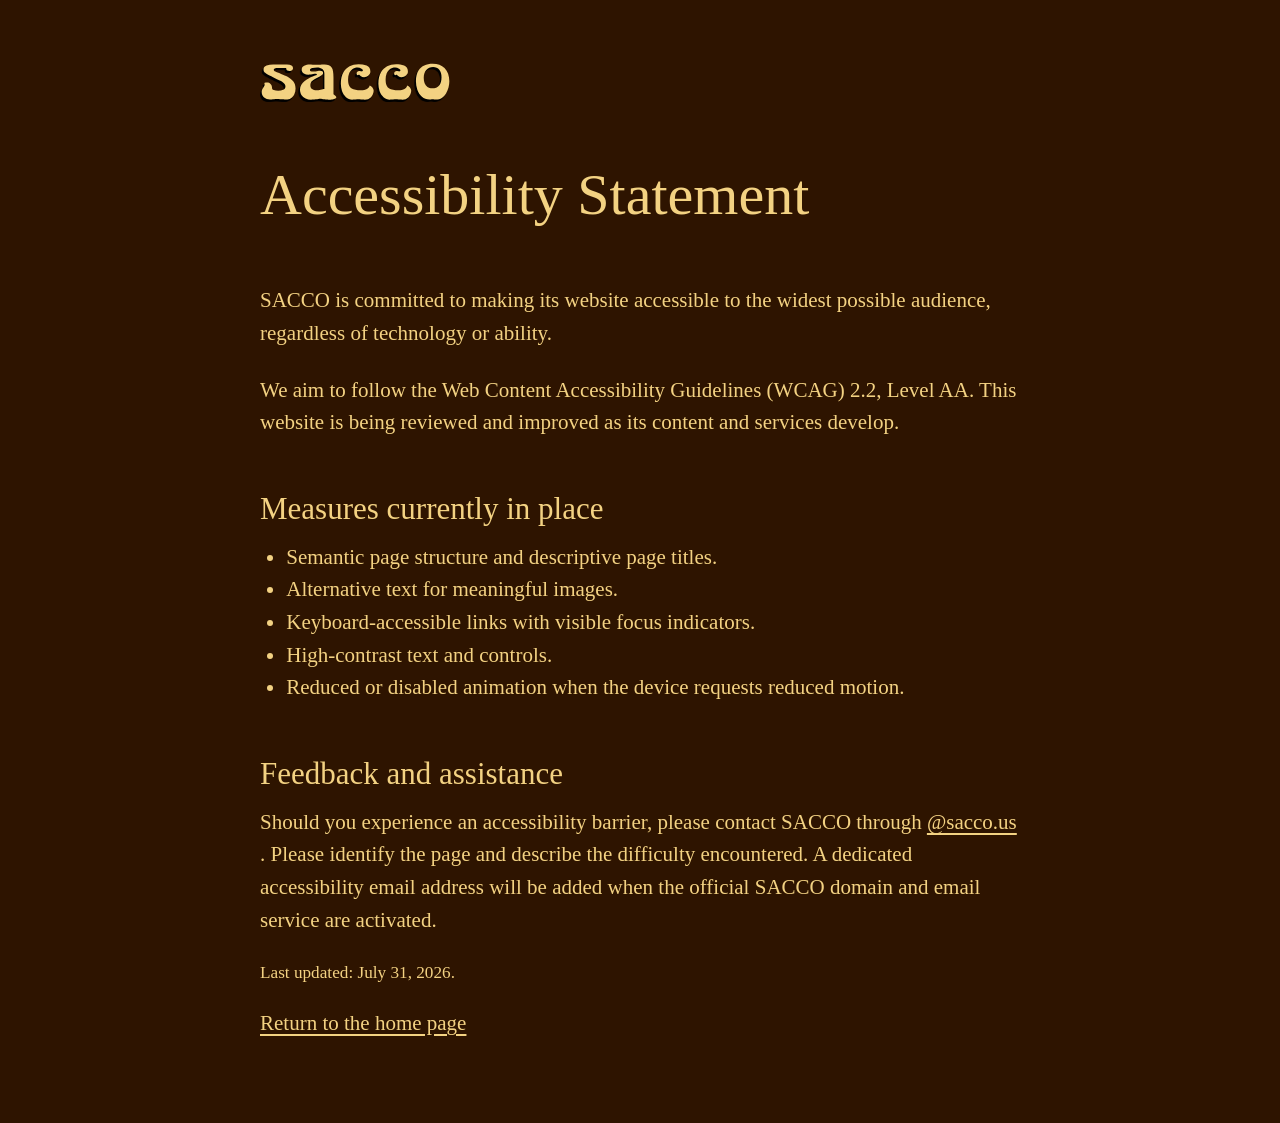
==== accessibility.html @ e2583403 "Add files via upload" ====
<!doctype html>
<html lang="en">
<head>
  <meta charset="utf-8">
  <meta name="viewport" content="width=device-width, initial-scale=1">
  <meta name="theme-color" content="#2E1400">
  <title>Accessibility — SACCO</title>
  <meta name="description" content="SACCO accessibility statement.">
  <link rel="stylesheet" href="style.css">
</head>

<body>
  <a class="skip-link" href="#main-content">Skip to main content</a>

  <main class="accessibility-page" id="main-content">
    <a class="accessibility-page__logo" href="index.html" aria-label="Return to the SACCO home page">
      <img src="assets/sacco-logo.svg" alt="SACCO">
    </a>

    <article class="accessibility-content">
      <h1>Accessibility Statement</h1>

      <p>
        SACCO is committed to making its website accessible to the widest
        possible audience, regardless of technology or ability.
      </p>

      <p>
        We aim to follow the Web Content Accessibility Guidelines (WCAG) 2.2,
        Level AA. This website is being reviewed and improved as its content
        and services develop.
      </p>

      <h2>Measures currently in place</h2>
      <ul>
        <li>Semantic page structure and descriptive page titles.</li>
        <li>Alternative text for meaningful images.</li>
        <li>Keyboard-accessible links with visible focus indicators.</li>
        <li>High-contrast text and controls.</li>
        <li>Reduced or disabled animation when the device requests reduced motion.</li>
      </ul>

      <h2>Feedback and assistance</h2>
      <p>
        Should you experience an accessibility barrier, please contact SACCO
        through
        <a href="https://www.instagram.com/sacco.us/" target="_blank" rel="noopener noreferrer">
          @sacco.us
        </a>.
        Please identify the page and describe the difficulty encountered.
        A dedicated accessibility email address will be added when the official
        SACCO domain and email service are activated.
      </p>

      <p class="accessibility-content__updated">Last updated: July 31, 2026.</p>

      <p><a href="index.html">Return to the home page</a></p>
    </article>
  </main>
</body>
</html>
---- style.css ----
:root {
  --sacco-brown: #2E1400;
  --sacco-yellow: #F3D282;
  --page-gutter: clamp(18px, 3.4vw, 56px);
}

* {
  box-sizing: border-box;
}

html {
  min-height: 100%;
  background: var(--sacco-brown);
}

body {
  min-width: 320px;
  min-height: 100svh;
  margin: 0;
  background: var(--sacco-brown);
  color: var(--sacco-yellow);
  font-family: Georgia, "Times New Roman", serif;
}

img,
svg {
  display: block;
  max-width: 100%;
}

a {
  color: inherit;
}

a:focus-visible {
  outline: 2px solid var(--sacco-yellow);
  outline-offset: 5px;
}

.skip-link {
  position: fixed;
  top: 12px;
  left: 12px;
  z-index: 100;
  padding: 10px 14px;
  background: var(--sacco-yellow);
  color: var(--sacco-brown);
  font: 700 16px/1.2 Arial, sans-serif;
  text-decoration: none;
  transform: translateY(-180%);
}

.skip-link:focus {
  transform: translateY(0);
}

.sr-only {
  position: absolute;
  width: 1px;
  height: 1px;
  padding: 0;
  margin: -1px;
  overflow: hidden;
  white-space: nowrap;
  border: 0;
  clip: rect(0, 0, 0, 0);
  clip-path: inset(50%);
}

.landing {
  width: 100%;
  min-height: 100svh;
  padding:
    clamp(24px, 4vh, 42px)
    var(--page-gutter)
    clamp(18px, 3vh, 28px);
}

.site-header {
  display: flex;
  justify-content: center;
}

.brand {
  width: clamp(138px, 11.5vw, 178px);
  margin: 0 0 clamp(20px, 3vh, 28px);
  line-height: 0;
  opacity: 0;
  animation: fade-in 1.9s ease-out 0.2s forwards;
}

.brand img {
  width: 100%;
  height: auto;
}

.hero {
  position: relative;
  width: min(100%, 820px);
  margin: 0 auto;
  overflow: hidden;
  aspect-ratio: 576 / 590;
  background: #160b06;
  opacity: 0;
  transform: translateY(6px);
  animation: hero-in 2.4s ease-out 1.55s forwards;
}

.hero__photo {
  width: 100%;
  height: 100%;
  object-fit: cover;
  object-position: 50% 43%;
}

.hero__tagline {
  position: absolute;
  top: 46.6%;
  left: 62%;
  width: 45%;
  height: auto;
  transform: translate(-50%, -50%);
  pointer-events: none;
}

.hero__instagram {
  position: absolute;
  right: clamp(12px, 1.4vw, 18px);
  bottom: clamp(9px, 1.15vw, 14px);
  color: var(--sacco-yellow);
  font-size: clamp(14px, 1.35vw, 19px);
  font-weight: 400;
  line-height: 1;
  text-decoration: none;
  opacity: 0;
  animation: fade-in 1.9s ease-out 4.25s forwards;
}

.hero__instagram:hover,
.hero__instagram:focus-visible {
  text-decoration: underline;
  text-underline-offset: 0.17em;
}

.rule {
  width: 100%;
  height: 1px;
  margin-top: clamp(26px, 4vh, 42px);
  background: var(--sacco-yellow);
  transform: scaleX(0);
  transform-origin: left center;
  animation: rule-in 3.3s cubic-bezier(0.22, 1, 0.36, 1) 5.15s forwards;
}

.site-footer {
  display: flex;
  width: 100%;
  align-items: baseline;
  justify-content: space-between;
  gap: 18px;
  margin-top: 10px;
  color: var(--sacco-yellow);
  opacity: 0;
  animation: fade-in 1.6s ease-out 8.05s forwards;
}

.site-footer p,
.site-footer a {
  margin: 0;
  font-size: clamp(11px, 0.75vw, 12px);
  font-weight: 400;
  letter-spacing: 0.025em;
}

.site-footer a {
  text-underline-offset: 0.2em;
}

@keyframes fade-in {
  from { opacity: 0; }
  to { opacity: 1; }
}

@keyframes hero-in {
  from {
    opacity: 0;
    transform: translateY(6px);
  }
  to {
    opacity: 1;
    transform: translateY(0);
  }
}

@keyframes rule-in {
  from { transform: scaleX(0); }
  to { transform: scaleX(1); }
}

/* Accessibility statement */
.accessibility-page {
  width: min(100% - 40px, 760px);
  margin: 0 auto;
  padding: clamp(36px, 7vh, 72px) 0 60px;
}

.accessibility-page__logo {
  display: block;
  width: clamp(138px, 18vw, 190px);
  margin-bottom: clamp(38px, 7vh, 70px);
}

.accessibility-page__logo img {
  width: 100%;
  height: auto;
}

.accessibility-content {
  font-size: clamp(18px, 2vw, 21px);
  line-height: 1.55;
}

.accessibility-content h1 {
  margin: 0 0 1em;
  font-size: clamp(34px, 5vw, 58px);
  font-weight: 400;
  line-height: 1.05;
}

.accessibility-content h2 {
  margin: 1.7em 0 0.45em;
  font-size: clamp(23px, 3vw, 31px);
  font-weight: 400;
  line-height: 1.15;
}

.accessibility-content p,
.accessibility-content ul {
  margin: 0 0 1.15em;
}

.accessibility-content ul {
  padding-left: 1.25em;
}

.accessibility-content a {
  text-underline-offset: 0.2em;
}

.accessibility-content__updated {
  font-size: 0.82em;
}

@media (max-width: 700px) {
  .landing {
    padding-top: 22px;
    padding-bottom: 18px;
  }

  .brand {
    width: min(36vw, 155px);
    margin-bottom: 19px;
  }

  .hero {
    width: 100%;
  }

  .hero__tagline {
    left: 62%;
    width: 48%;
  }

  .hero__instagram {
    font-size: clamp(13px, 3.7vw, 17px);
  }

  .rule {
    margin-top: 24px;
  }

  .site-footer {
    margin-top: 9px;
  }

  .site-footer p,
  .site-footer a {
    font-size: 11px;
  }
}

@media (max-height: 760px) and (min-width: 701px) {
  .landing {
    padding-top: 18px;
    padding-bottom: 16px;
  }

  .brand {
    width: 138px;
    margin-bottom: 15px;
  }

  .hero {
    width: min(100%, 620px);
  }

  .rule {
    margin-top: 20px;
  }
}

@media (prefers-reduced-motion: reduce) {
  .brand,
  .hero,
  .hero__instagram,
  .rule,
  .site-footer {
    opacity: 1;
    transform: none;
    animation: none;
  }
}
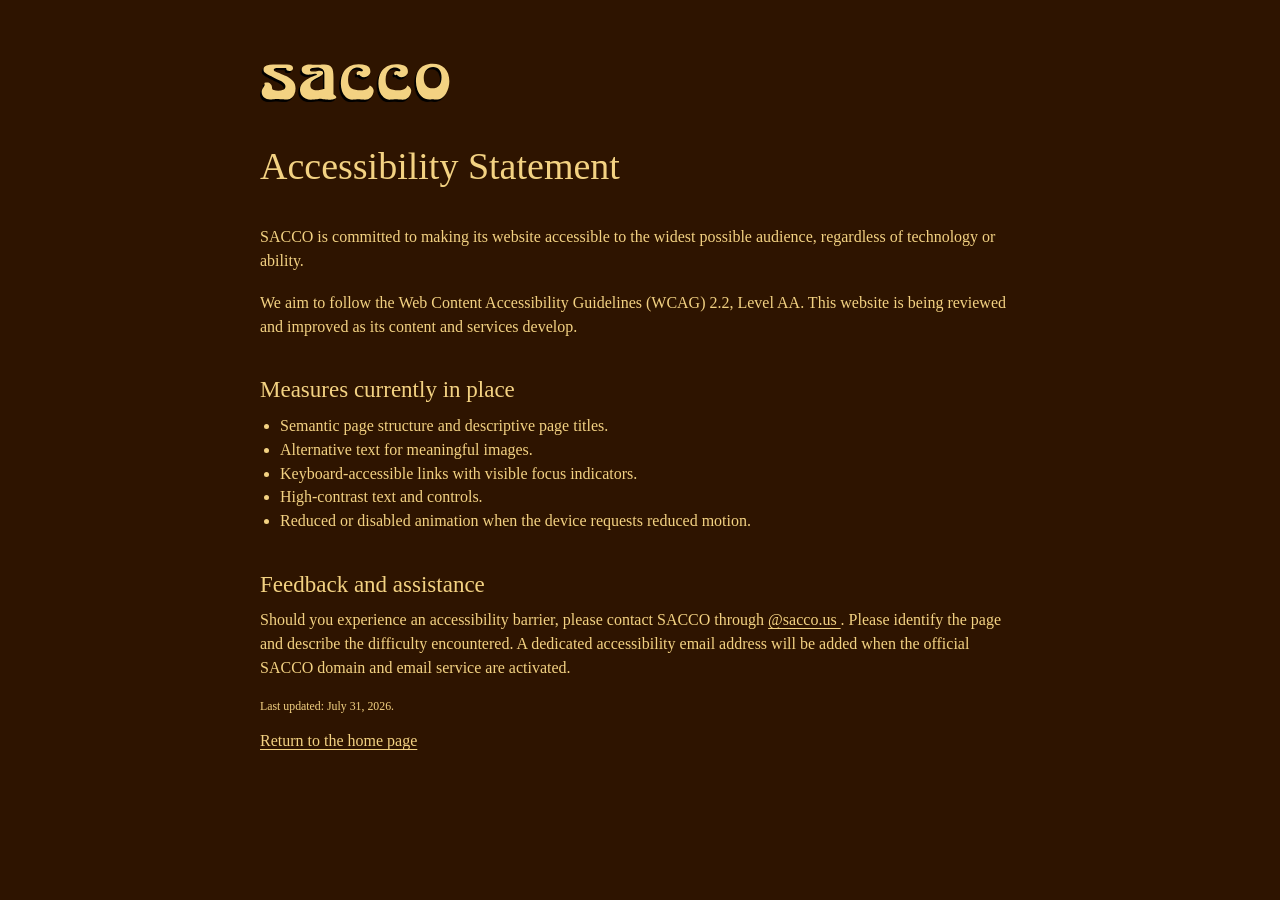
==== commit e58d2a62: "Add files via upload" ====
--- a/accessibility.html
+++ b/accessibility.html
@@ -57,5 +57,6 @@
       <p><a href="index.html">Return to the home page</a></p>
     </article>
   </main>
+  <script src="accessibility.js"></script>
 </body>
 </html>
--- a/style.css
+++ b/style.css
@@ -30,6 +30,7 @@
 
 a {
   color: inherit;
+  text-decoration: none;
 }
 
 a:focus-visible {
@@ -86,7 +87,7 @@
   margin: 0 0 clamp(20px, 3vh, 28px);
   line-height: 0;
   opacity: 0;
-  animation: fade-in 1.9s ease-out 0.2s forwards;
+  animation: fade-in 3.6s ease-out 0.5s forwards;
 }
 
 .brand img {
@@ -102,8 +103,7 @@
   aspect-ratio: 576 / 590;
   background: #160b06;
   opacity: 0;
-  transform: translateY(6px);
-  animation: hero-in 2.4s ease-out 1.55s forwards;
+  animation: fade-in 5.2s ease-out 4.5s forwards;
 }
 
 .hero__photo {
@@ -131,9 +131,8 @@
   font-size: clamp(14px, 1.35vw, 19px);
   font-weight: 400;
   line-height: 1;
-  text-decoration: none;
   opacity: 0;
-  animation: fade-in 1.9s ease-out 4.25s forwards;
+  animation: fade-in 2.6s ease-out 10.1s forwards;
 }
 
 .hero__instagram:hover,
@@ -149,47 +148,46 @@
   background: var(--sacco-yellow);
   transform: scaleX(0);
   transform-origin: left center;
-  animation: rule-in 3.3s cubic-bezier(0.22, 1, 0.36, 1) 5.15s forwards;
+  animation: rule-in 5.2s cubic-bezier(0.22, 1, 0.36, 1) 13s forwards;
 }
 
 .site-footer {
   display: flex;
   width: 100%;
-  align-items: baseline;
+  align-items: center;
   justify-content: space-between;
   gap: 18px;
   margin-top: 10px;
   color: var(--sacco-yellow);
   opacity: 0;
-  animation: fade-in 1.6s ease-out 8.05s forwards;
-}
-
-.site-footer p,
-.site-footer a {
+  animation: fade-in 2.8s ease-out 18.6s forwards;
+}
+
+.site-footer p {
   margin: 0;
   font-size: clamp(11px, 0.75vw, 12px);
   font-weight: 400;
   letter-spacing: 0.025em;
 }
 
-.site-footer a {
-  text-underline-offset: 0.2em;
+.site-footer__accessibility {
+  display: inline-flex;
+  align-items: center;
+  justify-content: center;
+  width: clamp(18px, 1.6vw, 22px);
+  height: clamp(18px, 1.6vw, 22px);
+  color: var(--sacco-yellow);
+  flex: 0 0 auto;
+}
+
+.site-footer__accessibility svg {
+  width: 100%;
+  height: 100%;
 }
 
 @keyframes fade-in {
   from { opacity: 0; }
   to { opacity: 1; }
-}
-
-@keyframes hero-in {
-  from {
-    opacity: 0;
-    transform: translateY(6px);
-  }
-  to {
-    opacity: 1;
-    transform: translateY(0);
-  }
 }
 
 @keyframes rule-in {
@@ -207,7 +205,7 @@
 .accessibility-page__logo {
   display: block;
   width: clamp(138px, 18vw, 190px);
-  margin-bottom: clamp(38px, 7vh, 70px);
+  margin-bottom: clamp(28px, 5vh, 46px);
 }
 
 .accessibility-page__logo img {
@@ -216,20 +214,20 @@
 }
 
 .accessibility-content {
-  font-size: clamp(18px, 2vw, 21px);
-  line-height: 1.55;
+  font-size: clamp(15px, 1.25vw, 17px);
+  line-height: 1.48;
 }
 
 .accessibility-content h1 {
   margin: 0 0 1em;
-  font-size: clamp(34px, 5vw, 58px);
+  font-size: clamp(27px, 3.2vw, 38px);
   font-weight: 400;
   line-height: 1.05;
 }
 
 .accessibility-content h2 {
   margin: 1.7em 0 0.45em;
-  font-size: clamp(23px, 3vw, 31px);
+  font-size: clamp(18px, 1.8vw, 23px);
   font-weight: 400;
   line-height: 1.15;
 }
@@ -244,11 +242,12 @@
 }
 
 .accessibility-content a {
+  text-decoration: underline;
   text-underline-offset: 0.2em;
 }
 
 .accessibility-content__updated {
-  font-size: 0.82em;
+  font-size: 0.74em;
 }
 
 @media (max-width: 700px) {
@@ -283,9 +282,13 @@
     margin-top: 9px;
   }
 
-  .site-footer p,
-  .site-footer a {
+  .site-footer p {
     font-size: 11px;
+  }
+
+  .site-footer__accessibility {
+    width: 18px;
+    height: 18px;
   }
 }
 
@@ -320,3 +323,490 @@
     animation: none;
   }
 }
+
+/* SACCO accessibility interface */
+.site-footer__accessibility {
+  padding: 0;
+  border: 0;
+  background: transparent;
+  cursor: pointer;
+}
+
+.accessibility-overlay {
+  position: fixed;
+  inset: 0;
+  z-index: 80;
+  background: rgba(18, 7, 0, 0.58);
+  opacity: 0;
+  transition: opacity 420ms ease;
+}
+
+.accessibility-overlay.is-open {
+  opacity: 1;
+}
+
+.accessibility-panel {
+  position: fixed;
+  inset: 0 0 0 auto;
+  z-index: 90;
+  width: min(560px, 100vw);
+  color: #24150d;
+  font-family: Arial, Helvetica, sans-serif;
+  opacity: 0;
+  transform: translateX(100%);
+  transition:
+    opacity 460ms ease,
+    transform 460ms cubic-bezier(0.22, 1, 0.36, 1);
+}
+
+.accessibility-panel.is-open {
+  opacity: 1;
+  transform: translateX(0);
+}
+
+.accessibility-panel__shell {
+  display: flex;
+  height: 100svh;
+  flex-direction: column;
+  overflow: hidden;
+  background: #efe9df;
+  box-shadow: -24px 0 70px rgba(0, 0, 0, 0.34);
+}
+
+.accessibility-panel__header {
+  flex: 0 0 auto;
+  padding: 16px 22px 18px;
+  background: var(--sacco-yellow);
+  color: var(--sacco-brown);
+}
+
+.accessibility-panel__topbar {
+  display: flex;
+  min-height: 34px;
+  align-items: center;
+  justify-content: space-between;
+  gap: 16px;
+}
+
+.accessibility-panel__close {
+  display: inline-grid;
+  width: 34px;
+  height: 34px;
+  place-items: center;
+  padding: 0;
+  border: 0;
+  background: transparent;
+  color: inherit;
+  font: 300 30px/1 Arial, sans-serif;
+  cursor: pointer;
+}
+
+.accessibility-panel__language select {
+  max-width: 190px;
+  padding: 5px 25px 5px 8px;
+  border: 0;
+  background: transparent;
+  color: inherit;
+  font: 700 13px/1.2 Arial, sans-serif;
+  cursor: pointer;
+}
+
+.accessibility-panel__header h2 {
+  margin: 12px 0 18px;
+  font: 500 clamp(25px, 4vw, 31px)/1.08 Arial, sans-serif;
+  text-align: center;
+}
+
+.accessibility-panel__actions {
+  display: grid;
+  grid-template-columns: repeat(3, minmax(0, 1fr));
+  gap: 10px;
+}
+
+.accessibility-panel__actions button,
+.accessibility-panel__actions a {
+  display: inline-flex;
+  min-height: 37px;
+  align-items: center;
+  justify-content: center;
+  gap: 6px;
+  padding: 8px 10px;
+  border: 1px solid rgba(46, 20, 0, 0.25);
+  border-radius: 999px;
+  background: #fffaf1;
+  color: var(--sacco-brown);
+  font: 700 11px/1.1 Arial, sans-serif;
+  text-align: center;
+  cursor: pointer;
+}
+
+.accessibility-panel__scroll {
+  min-height: 0;
+  flex: 1 1 auto;
+  overflow-y: auto;
+  overscroll-behavior: contain;
+  padding: 16px 12px 24px;
+  scrollbar-color: var(--sacco-brown) transparent;
+  scrollbar-width: thin;
+}
+
+.accessibility-card {
+  margin: 0 0 16px;
+  overflow: hidden;
+  border: 1px solid rgba(46, 20, 0, 0.08);
+  border-radius: 18px;
+  background: #fffdf9;
+  box-shadow: 0 8px 24px rgba(46, 20, 0, 0.06);
+}
+
+.accessibility-card > h3 {
+  margin: 0;
+  padding: 16px 17px 13px;
+  color: #2d261f;
+  font: 500 17px/1.25 Arial, sans-serif;
+}
+
+.accessibility-profile-list {
+  padding: 0 14px 4px;
+}
+
+.accessibility-profile {
+  display: grid;
+  grid-template-columns: 112px minmax(0, 1fr) 36px;
+  align-items: center;
+  gap: 14px;
+  min-height: 77px;
+  border-top: 1px solid #e7e1d8;
+}
+
+.accessibility-profile:first-child {
+  border-top: 0;
+}
+
+.accessibility-profile__copy h4 {
+  margin: 0 0 5px;
+  color: #302a24;
+  font: 600 15px/1.15 Arial, sans-serif;
+}
+
+.accessibility-profile__copy p {
+  margin: 0;
+  color: #716b65;
+  font: 400 12px/1.25 Arial, sans-serif;
+}
+
+.accessibility-profile__icon {
+  display: grid;
+  width: 32px;
+  height: 32px;
+  place-items: center;
+  border-radius: 50%;
+  background: #f0ebe3;
+  color: var(--sacco-brown);
+}
+
+.accessibility-profile__icon svg {
+  width: 19px;
+  height: 19px;
+  fill: none;
+  stroke: currentColor;
+  stroke-width: 1.7;
+  stroke-linecap: round;
+  stroke-linejoin: round;
+}
+
+.accessibility-profile:first-child .accessibility-profile__icon svg {
+  fill: currentColor;
+  stroke: none;
+}
+
+.accessibility-switch {
+  position: relative;
+  display: grid;
+  width: 108px;
+  height: 38px;
+  grid-template-columns: 1fr 1fr;
+  align-items: center;
+  padding: 3px;
+  border: 0;
+  border-radius: 999px;
+  background: #edf0f2;
+  color: #39414b;
+  font: 800 10px/1 Arial, sans-serif;
+  cursor: pointer;
+}
+
+.accessibility-switch__off,
+.accessibility-switch__on {
+  position: relative;
+  z-index: 2;
+  text-align: center;
+}
+
+.accessibility-switch__thumb {
+  position: absolute;
+  top: 3px;
+  left: 3px;
+  z-index: 1;
+  width: 51px;
+  height: 32px;
+  border-radius: 999px;
+  background: #fff;
+  box-shadow: 0 2px 8px rgba(46, 20, 0, 0.08);
+  transition: transform 230ms ease, background 230ms ease;
+}
+
+.accessibility-switch[aria-checked="true"] {
+  background: rgba(243, 210, 130, 0.55);
+  color: var(--sacco-brown);
+}
+
+.accessibility-switch[aria-checked="true"] .accessibility-switch__thumb {
+  background: var(--sacco-yellow);
+  transform: translateX(51px);
+}
+
+.accessibility-adjustments-grid {
+  display: grid;
+  grid-template-columns: 1.45fr 0.75fr;
+  gap: 12px;
+  padding: 0 14px 15px;
+}
+
+.accessibility-adjustment {
+  min-height: 118px;
+  border: 0;
+  border-radius: 12px;
+  background: #f0ede7;
+  color: #302a24;
+}
+
+.accessibility-adjustment--scaling {
+  display: flex;
+  flex-direction: column;
+  justify-content: space-between;
+  padding: 17px;
+}
+
+.accessibility-adjustment__heading {
+  display: flex;
+  align-items: center;
+  gap: 10px;
+}
+
+.accessibility-adjustment__heading h4 {
+  margin: 0;
+  font: 500 14px/1.2 Arial, sans-serif;
+}
+
+.accessibility-scale-control {
+  display: grid;
+  grid-template-columns: 40px 1fr 40px;
+  align-items: center;
+  gap: 8px;
+}
+
+.accessibility-scale-control button {
+  display: grid;
+  width: 36px;
+  height: 36px;
+  place-items: center;
+  border: 0;
+  border-radius: 50%;
+  background: var(--sacco-brown);
+  color: var(--sacco-yellow);
+  font: 400 23px/1 Arial, sans-serif;
+  cursor: pointer;
+}
+
+.accessibility-scale-control output {
+  color: #595149;
+  font: 600 12px/1 Arial, sans-serif;
+  text-align: center;
+}
+
+.accessibility-adjustment--button {
+  display: flex;
+  flex-direction: column;
+  align-items: center;
+  justify-content: center;
+  gap: 14px;
+  padding: 14px;
+  font: 500 13px/1.2 Arial, sans-serif;
+  cursor: pointer;
+}
+
+.accessibility-adjustment--button > span {
+  font: 600 22px/1 Arial, sans-serif;
+}
+
+.accessibility-adjustment--button[aria-pressed="true"],
+.accessibility-tools-grid button[aria-pressed="true"] {
+  background: var(--sacco-yellow);
+  color: var(--sacco-brown);
+}
+
+.accessibility-tools-grid {
+  display: grid;
+  grid-template-columns: repeat(3, minmax(0, 1fr));
+  gap: 10px;
+  padding: 0 14px 15px;
+}
+
+.accessibility-tools-grid button {
+  display: flex;
+  min-height: 86px;
+  flex-direction: column;
+  align-items: center;
+  justify-content: center;
+  gap: 10px;
+  padding: 12px 8px;
+  border: 0;
+  border-radius: 12px;
+  background: #f0ede7;
+  color: #302a24;
+  font: 600 11px/1.2 Arial, sans-serif;
+  text-align: center;
+  cursor: pointer;
+}
+
+.accessibility-tools-grid button > span {
+  font: 600 21px/1 Arial, sans-serif;
+}
+
+.accessibility-panel__footer {
+  display: flex;
+  min-height: 42px;
+  flex: 0 0 auto;
+  align-items: center;
+  justify-content: space-between;
+  gap: 14px;
+  padding: 10px 18px;
+  background: var(--sacco-yellow);
+  color: var(--sacco-brown);
+  font: 700 12px/1.2 Arial, sans-serif;
+}
+
+.accessibility-panel__footer a {
+  text-decoration: underline;
+  text-underline-offset: 0.2em;
+}
+
+body.accessibility-panel-open {
+  overflow: hidden;
+}
+
+/* User-selected accessibility modes */
+html.a11y-high-contrast {
+  --sacco-brown: #000;
+  --sacco-yellow: #fff;
+}
+
+html.a11y-grayscale body {
+  filter: grayscale(1);
+}
+
+html.a11y-highlight-links a,
+html.a11y-highlight-links button {
+  outline: 2px solid currentColor !important;
+  outline-offset: 3px !important;
+}
+
+html.a11y-readable-font body,
+html.a11y-readable-font .accessibility-content {
+  font-family: Arial, Helvetica, sans-serif !important;
+}
+
+html.a11y-line-spacing body {
+  line-height: 1.75 !important;
+  letter-spacing: 0.025em;
+}
+
+html.a11y-keyboard-focus *:focus {
+  outline: 4px solid var(--sacco-yellow) !important;
+  outline-offset: 5px !important;
+}
+
+html.a11y-large-cursor,
+html.a11y-large-cursor * {
+  cursor: crosshair !important;
+}
+
+html.a11y-distraction-free .hero__instagram,
+html.a11y-distraction-free .rule {
+  opacity: 0.45 !important;
+}
+
+html.a11y-pause-motion *,
+html.a11y-pause-motion *::before,
+html.a11y-pause-motion *::after {
+  animation: none !important;
+  transition: none !important;
+  scroll-behavior: auto !important;
+}
+
+html.a11y-pause-motion .brand,
+html.a11y-pause-motion .hero,
+html.a11y-pause-motion .hero__instagram,
+html.a11y-pause-motion .site-footer {
+  opacity: 1 !important;
+}
+
+html.a11y-pause-motion .rule {
+  transform: scaleX(1) !important;
+}
+
+@media (max-width: 620px) {
+  .accessibility-panel {
+    width: 100vw;
+  }
+
+  .accessibility-panel__header {
+    padding: 12px 14px 15px;
+  }
+
+  .accessibility-panel__actions {
+    gap: 6px;
+  }
+
+  .accessibility-panel__actions button,
+  .accessibility-panel__actions a {
+    min-height: 36px;
+    padding: 7px 6px;
+    font-size: 10px;
+  }
+
+  .accessibility-profile {
+    grid-template-columns: 100px minmax(0, 1fr) 32px;
+    gap: 10px;
+  }
+
+  .accessibility-switch {
+    width: 96px;
+  }
+
+  .accessibility-switch__thumb {
+    width: 45px;
+  }
+
+  .accessibility-switch[aria-checked="true"] .accessibility-switch__thumb {
+    transform: translateX(45px);
+  }
+
+  .accessibility-adjustments-grid {
+    grid-template-columns: 1fr 0.72fr;
+  }
+
+  .accessibility-tools-grid {
+    grid-template-columns: repeat(2, minmax(0, 1fr));
+  }
+}
+
+@media (prefers-reduced-motion: reduce) {
+  .accessibility-overlay,
+  .accessibility-panel,
+  .accessibility-switch__thumb {
+    transition: none;
+  }
+}
+
